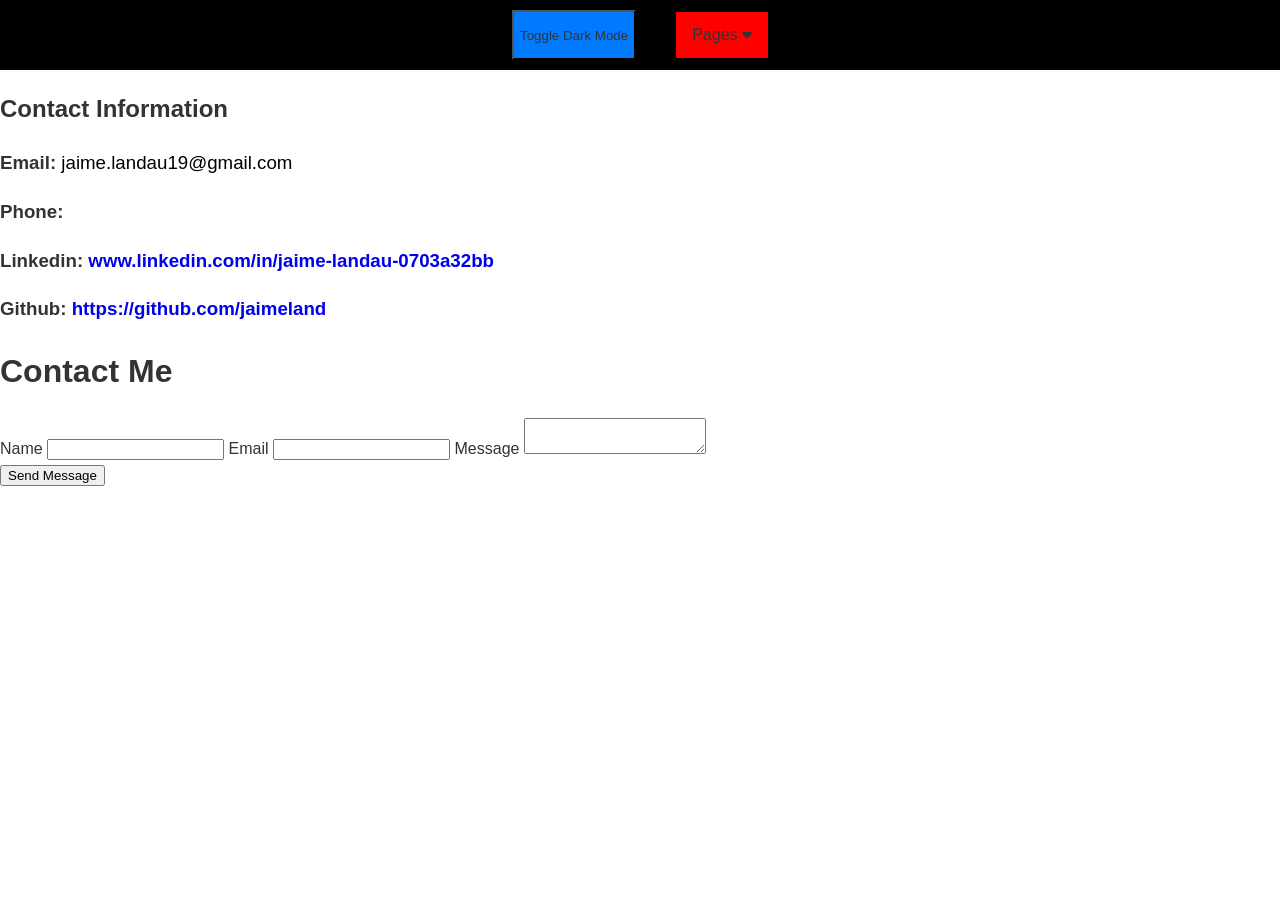
==== Contact.html @ 403d0996 "contact" ====
<!DOCTYPE html>
<html>
    <head>
        <title>Contact Me</title>
        <link rel="stylesheet" href="styles.css">
        <link rel="stylesheet" href="https://cdnjs.cloudflare.com/ajax/libs/font-awesome/6.0.0-beta3/css/all.min.css">
    </head>
    <body>


        <header class="top-bar">
            <button class="dark-mode-toggle">Toggle Dark Mode</button>
            <script src="main.js"></script>

            
            <nav class="navigation">
                <div class="dropdown">
                    <button class="dropbtn">Pages 
                      <i class="fa fa-caret-down"></i>
                    </button>
                    <div class="dropdown-content">
                      <a href="Home.html">Home</a>
                      <a href="Projects.html">Projects</a>
                      <a href="Contact.html">Contact</a>
                    </div>
                  </div> 
                  </nav>
                  </header>

        

        <div class="contact-details">
            <h2 class="contact-info">Contact Information</h2>
            <h3>Email: <span class="email">jaime.landau19@gmail.com</span></h3>
            <h3>Phone: <span class="phone"></span></h3>
            <h3>Linkedin: <span class="linkedin"></span><a href="/in/jaime-landau-0703a32bb">www.linkedin.com/in/jaime-landau-0703a32bb
            </a></h3>
            <h3>Github: <span class="github"><a href="https://github.com/jaimeland">https://github.com/jaimeland</a></span></h3>
        </div>

        <div class="contact-form-wrapper">
            <h1>Contact Me</h1>
            <form action="send.php" method="POST">
                <label for="name">Name</label>
                <input type="text" id="name" name="name" required>
        
                <label for="email">Email</label>
                <input type="email" id="email" name="email" required>
        
                <label for="message">Message</label>
                <textarea id="message" name="message" required></textarea>
                
                <!-- Google ReCAPTCHA v2 widget -->
                <div class="g-recaptcha" data-sitekey="your-site-key"></div>
        
                <input type="submit" value="Send Message">
            </form>
        </div>
        

        


        

        

    </body>
   

</html>
---- styles.css ----
body {
    font-family: 'Arial', sans-serif;
    line-height: 1.6;
    color: #333;
    margin: 0;
    padding: 0;
    box-sizing: border-box;
}


/* Contact */
.email {
    font-weight: normal;
} 

.linkedin {
    font-weight: normal;
}

a {
    text-decoration: none;
}





/* TOP BAR */

.top-bar {
    display: flex;
    justify-content: center; /* Align items to the left */
    background-color: black;
    padding: 10px;
    height: 50px; /* Adjusted height for better appearance */
}

.navigation {
    display: flex;
    align-items: center;
}

button a {
    text-decoration: none;
    padding: 10px 20px;
    border-radius: 5px;
}

.top-bar button {
    text-decoration: none;
    color: inherit;
    margin: 0 20px; /* Adjusted margin for better spacing */
}

.dropdown {
    position: relative;
}

.dropbtn {
    font-size: 16px;  
    border: none;
    outline: none;
    color: white;
    padding: 14px 16px;
    background-color: red;
    font-family: inherit;
    cursor: pointer;
}

.dropdown-content {
    display: none;
    position: absolute;
    background-color: white; /* Changed background color for better readability */
    min-width: 160px;
    box-shadow: 0px 8px 16px 0px rgba(0,0,0,0.2);
    z-index: 1;
}

.dropdown-content a {
    color: black;
    padding: 12px 16px;
    text-decoration: none;
    display: block;
    text-align: left;
}

.dropdown-content a:hover {
    background-color: #ddd;
}

.dropdown:hover .dropdown-content {
    display: block;
}

.languages {
    text-align: center;
}



a {
    text-decoration: none;
}

/* Home */
.skills {
    font-size: 15px;
    width: 200px;
    margin: 20px auto;
    border: 5px solid black;
    border-radius: 35px;
    padding: 5px; /* Added padding for better spacing */
    margin-top: 10px;
}


/* Projects */
.projects {
    display: flex;
    flex-wrap: wrap;
    padding: 20px;
    background-color: white;
    margin: 20px;
    border-radius: 10px;
}

/* .project-list {
    display: flex;
    flex-wrap: wrap;
    gap: 20px;
} */

.project-list {
    display: grid;
    grid-template-columns: repeat(auto-fill, minmax(500px, 1fr));
    gap: 20px;
}

.project-item {
    flex: 1 1 calc(33% - 40px);
    padding: 20px;
    border-radius: 10px;
    box-shadow: 0 4px 8px rgba(0,0,0,0.1);

}


.project-item h2 {
    margin-top: 0;
}

/* Software */

.software {
    padding: 20px;
    background-color: lightgrey;
    margin: 20px;
    width: 100%;
    border-radius: 10px;
}

.software h1{  /* Main software heading */
    text-align: center;
    color: black;
}

.software-list {
    display: flex;
    flex-direction: column; /* Stacks items vertically */
    gap: 20px;
    width: 100%; /* Ensures the list spans the full width */
}

.software-item {
    padding: 20px;
    border-radius: 10px;
    box-shadow: 0 4px 8px rgba(0,0,0,0.1);
    width: 100%; /* Ensures each item spans the full width of the parent */
    box-sizing: border-box; /* Includes padding in the width calculation */
}

.project-item h2 {
    margin-top: 0;
}

h2 i.fas.fa-mobile-alt {
    color: green;
}

h2 i.fas {
    color: red;
}

/* PROFILE */


.about-me {
    display: flex; /* Use flexbox for layout */
    flex-direction: column; /* Stack children vertically */
    justify-content: center; /* Center contents vertically */
    align-items: center; /* Center contents horizontally */
    height: 100vh; /* Full viewport height */
    padding: 20px; /* Add padding around the section */
    box-sizing: border-box; /* Include padding in the element's total width and height */
    /* background-color: #f4f4f4; Light background color for the section */
    border: 2px solid #007BFF; /* Adding border */
    
}


.profile-box {
    text-align: center;
    padding: 20px;
    margin-left: 0;
}

.profile-details h1 {
    font-size: 24px;
    margin-bottom: 10px;
}

.profile-details p {
    margin: 10px 0;
}

.profile-details a {
    color: #333;
    text-decoration: none;
}

.profile-details a:hover {
    text-decoration: none;
}



.phone {
    color: black;
}

.phone-number {
    color: red;
}

#email {
    color: red;
}

.email {
    color: black;
}

.social-links a {
    font-size: 30px;
}

.headshot { /* Headshot */
    width: 300px; /* Adjust the size of the image */
    height: 300px; /* Make sure the height matches the width */
    border-radius: 50%; /* Makes the image round */
    object-fit: cover; /* Ensures the image covers the entire circle without distortion */
    object-position: top; /* Adjusts which part of the image is centered */
    border: 3px solid #333; /* Optional: Add a border around the image */
}


.download-button {
    display: inline-block;
    padding: 10px 20px;
    font-size: 16px;
    font-weight: bold;
    color: black;

    border: black;
    border-radius: 5px;
    text-decoration: none;
    cursor: pointer;
    transition: red 0.3s ease;
}

.download-button:hover {
    background-color: lightblue;
}


/* Skills 2 */

.skills-section {
    margin: 20px;
}

.skill {
    margin-bottom: 15px;
}

progress {
    width: 100%;
    height: 20px;
}

progress[value]::-webkit-progress-bar {
    background-color: #eee;
}

progress[value]::-webkit-progress-value {
    background-color: #4caf50;
}

progress[value]::-moz-progress-bar {
    background-color: #4caf50;
}

/* Default Light Mode Styles */
  
  button {
    background-color: #007BFF;
    color: white;
  }
  
/* Dark Mode Styles */
body.dark-mode {
    background-color: #2C2C2C;
    color: white;
}

body.dark-mode .top-bar {
    background-color: #333;
}


/* Dropdown Button */
body.dark-mode .top-bar .dropbtn {
    background-color: red; /* Set specific button color */
    color: white; /* Ensure text color is visible */
}

body.dark-mode .top-bar .dark-mode-toggle {
    background-color: blue;
    color: white;
}



body.dark-mode .dropdown-content {
    background-color: #444;
}

body.dark-mode .dropdown-content a {
    color: white;
}

body.dark-mode .projects, 
body.dark-mode .software {
    background-color: #333;
    color: white;
}

body.dark-mode .skills, 
body.dark-mode .project-item,
body.dark-mode .software-item {
    border: 5px solid #666;
}

body.dark-mode .download-button {
    background-color: #555;
    color: white;
}

body.dark-mode button {
    background-color: #555;
    color: white;
}

body.dark-mode a {
    color: lightblue;
}

body.dark-mode .profile-details a {
    color: lightblue;
}

body.dark-mode .phone, 
body.dark-mode .email {
    color: lightblue;
}
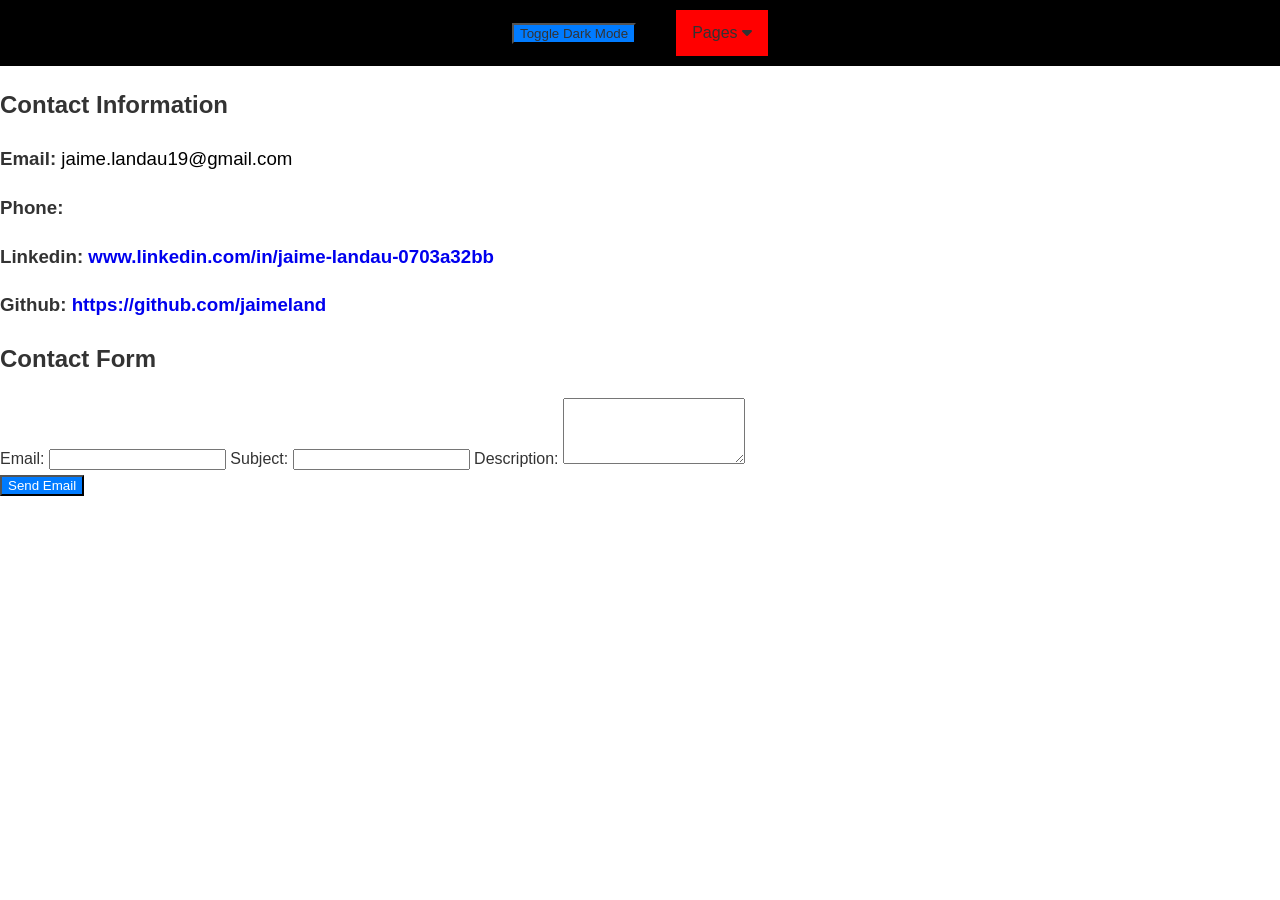
==== commit c345ecb4: "contact" ====
--- a/Contact.html
+++ b/Contact.html
@@ -38,24 +38,22 @@
             <h3>Github: <span class="github"><a href="https://github.com/jaimeland">https://github.com/jaimeland</a></span></h3>
         </div>
 
-        <div class="contact-form-wrapper">
-            <h1>Contact Me</h1>
-            <form action="send.php" method="POST">
-                <label for="name">Name</label>
-                <input type="text" id="name" name="name" required>
-        
-                <label for="email">Email</label>
-                <input type="email" id="email" name="email" required>
-        
-                <label for="message">Message</label>
-                <textarea id="message" name="message" required></textarea>
-                
-                <!-- Google ReCAPTCHA v2 widget -->
-                <div class="g-recaptcha" data-sitekey="your-site-key"></div>
-        
-                <input type="submit" value="Send Message">
-            </form>
-        </div>
+        <h2>Contact Form</h2>
+        <form id="contact-form" onsubmit="handleSubmit(event)">
+            <label for="email-box">Email:</label>
+            <input type="text" id="email-box" required>
+    
+            <label for="subject-box">Subject:</label>
+            <input type="text" id="subject-box" required>
+    
+            <label for="description-box">Description:</label>
+            <textarea id="description-box" rows="4" required></textarea>
+    
+            <div class="error" id="error-message"></div>
+    
+            <button type="submit">Send Email</button>
+        </form>
+    
         
 
         
--- a/styles.css
+++ b/styles.css
@@ -29,16 +29,28 @@
 
 .top-bar {
     display: flex;
-    justify-content: center; /* Align items to the left */
+    justify-content: center; /* Center the navigation and dark mode toggle */
+    align-items: center;
+    padding: 10px 20px;
     background-color: black;
-    padding: 10px;
-    height: 50px; /* Adjusted height for better appearance */
+    position: relative; /* To allow absolute positioning for the logo */
+}
+
+.top-bar img {
+    position: absolute;
+    left: 20px; /* Keep the logo to the far left */
+    height: 50px; /* Adjust the size as needed */
 }
 
 .navigation {
     display: flex;
     align-items: center;
-}
+    justify-content: center;
+}
+
+
+
+
 
 button a {
     text-decoration: none;
@@ -381,7 +393,7 @@
 
 body.dark-mode .phone, 
 body.dark-mode .email {
-    color: lightblue;
+    color: white;
 }
 
 
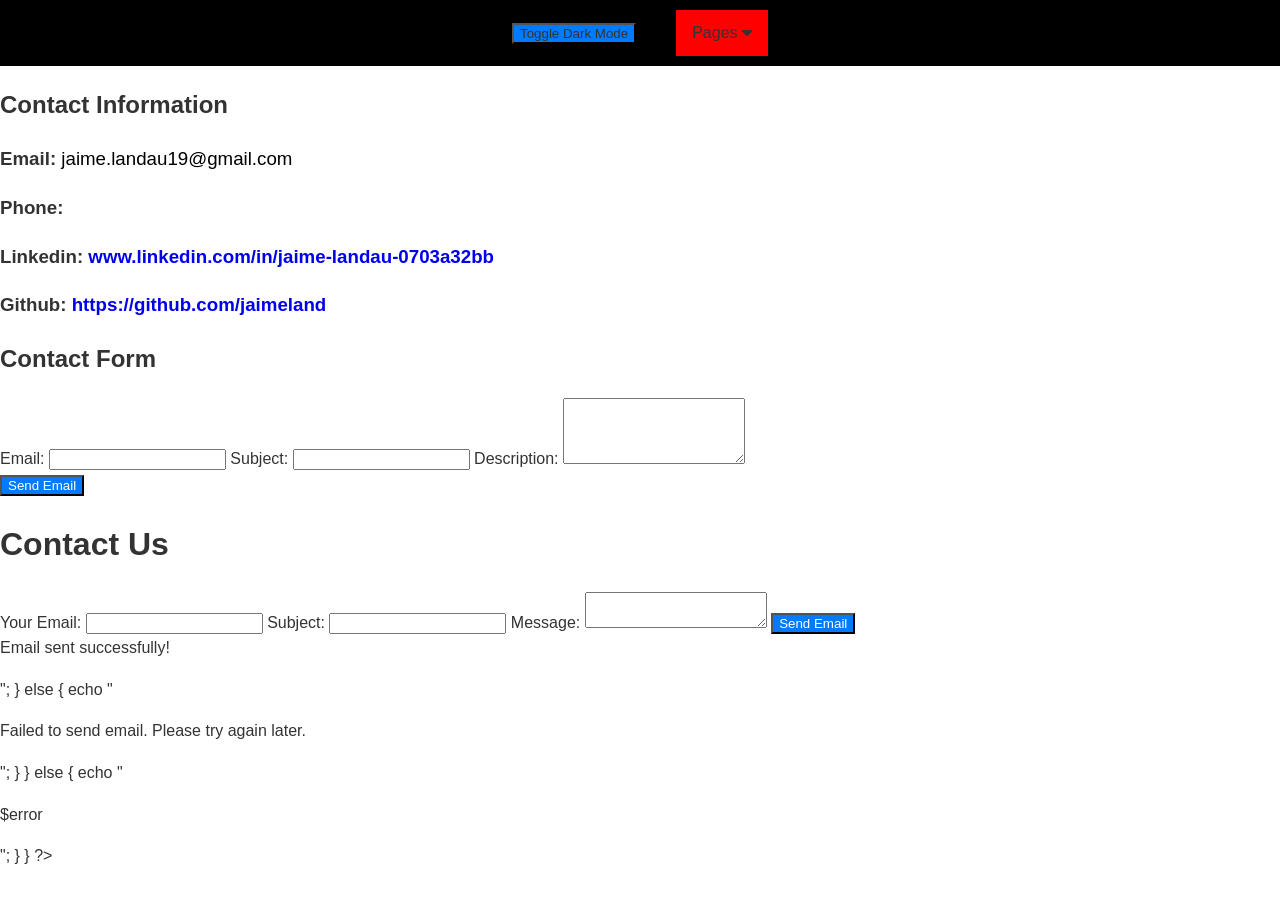
==== commit eec60cb3: "contact" ====
--- a/Contact.html
+++ b/Contact.html
@@ -53,6 +53,57 @@
     
             <button type="submit">Send Email</button>
         </form>
+
+        <h1>Contact Us</h1>
+    <form id="contact-form" method="POST" action="">
+        <label for="email-box">Your Email:</label>
+        <input type="email" id="email-box" name="user_email" required>
+
+        <label for="subject-box">Subject:</label>
+        <input type="text" id="subject-box" name="subject" required>
+
+        <label for="description-box">Message:</label>
+        <textarea id="description-box" name="message" required></textarea>
+
+        <button type="submit">Send Email</button>
+        <div class="error-message">
+            <?php
+            if ($_SERVER["REQUEST_METHOD"] == "POST") {
+                // Validate inputs
+                $email = filter_var(trim($_POST['user_email']), FILTER_SANITIZE_EMAIL);
+                $subject = trim($_POST['subject']);
+                $message = trim($_POST['message']);
+
+                $error = '';
+
+                if (empty($email) || empty($subject) || empty($message)) {
+                    $error = 'Please fill in all required fields.';
+                } elseif (!filter_var($email, FILTER_VALIDATE_EMAIL)) {
+                    $error = 'Please enter a valid email address.';
+                }
+
+                if (empty($error)) {
+                    // Send the email
+                    $to = "jaime.landau19@gmail.com"; // Your email address
+                    $headers = "From: " . $email . "\r\n" .
+                               "Reply-To: " . $email . "\r\n" .
+                               "X-Mailer: PHP/" . phpversion();
+
+                    $email_subject = "Subject: " . $subject;
+                    $email_body = "Message: " . $message . "\n\nFrom: " . $email;
+
+                    if (mail($to, $email_subject, $email_body, $headers)) {
+                        echo "<p>Email sent successfully!</p>";
+                    } else {
+                        echo "<p>Failed to send email. Please try again later.</p>";
+                    }
+                } else {
+                    echo "<p>$error</p>";
+                }
+            }
+            ?>
+        </div>
+    </form>
     
         
 
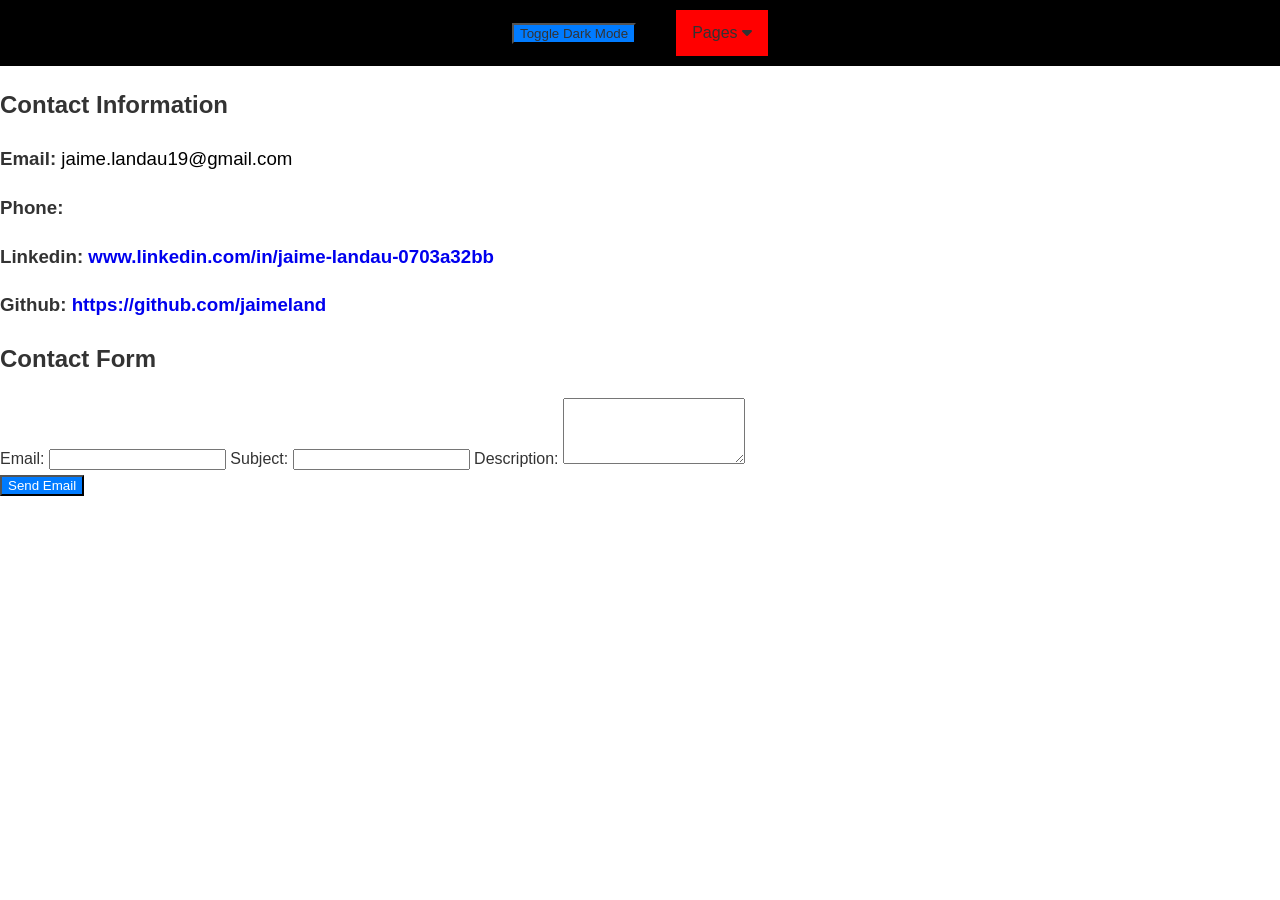
==== commit ca98f554: "contact" ====
--- a/Contact.html
+++ b/Contact.html
@@ -53,57 +53,6 @@
     
             <button type="submit">Send Email</button>
         </form>
-
-        <h1>Contact Us</h1>
-    <form id="contact-form" method="POST" action="">
-        <label for="email-box">Your Email:</label>
-        <input type="email" id="email-box" name="user_email" required>
-
-        <label for="subject-box">Subject:</label>
-        <input type="text" id="subject-box" name="subject" required>
-
-        <label for="description-box">Message:</label>
-        <textarea id="description-box" name="message" required></textarea>
-
-        <button type="submit">Send Email</button>
-        <div class="error-message">
-            <?php
-            if ($_SERVER["REQUEST_METHOD"] == "POST") {
-                // Validate inputs
-                $email = filter_var(trim($_POST['user_email']), FILTER_SANITIZE_EMAIL);
-                $subject = trim($_POST['subject']);
-                $message = trim($_POST['message']);
-
-                $error = '';
-
-                if (empty($email) || empty($subject) || empty($message)) {
-                    $error = 'Please fill in all required fields.';
-                } elseif (!filter_var($email, FILTER_VALIDATE_EMAIL)) {
-                    $error = 'Please enter a valid email address.';
-                }
-
-                if (empty($error)) {
-                    // Send the email
-                    $to = "jaime.landau19@gmail.com"; // Your email address
-                    $headers = "From: " . $email . "\r\n" .
-                               "Reply-To: " . $email . "\r\n" .
-                               "X-Mailer: PHP/" . phpversion();
-
-                    $email_subject = "Subject: " . $subject;
-                    $email_body = "Message: " . $message . "\n\nFrom: " . $email;
-
-                    if (mail($to, $email_subject, $email_body, $headers)) {
-                        echo "<p>Email sent successfully!</p>";
-                    } else {
-                        echo "<p>Failed to send email. Please try again later.</p>";
-                    }
-                } else {
-                    echo "<p>$error</p>";
-                }
-            }
-            ?>
-        </div>
-    </form>
     
         
 
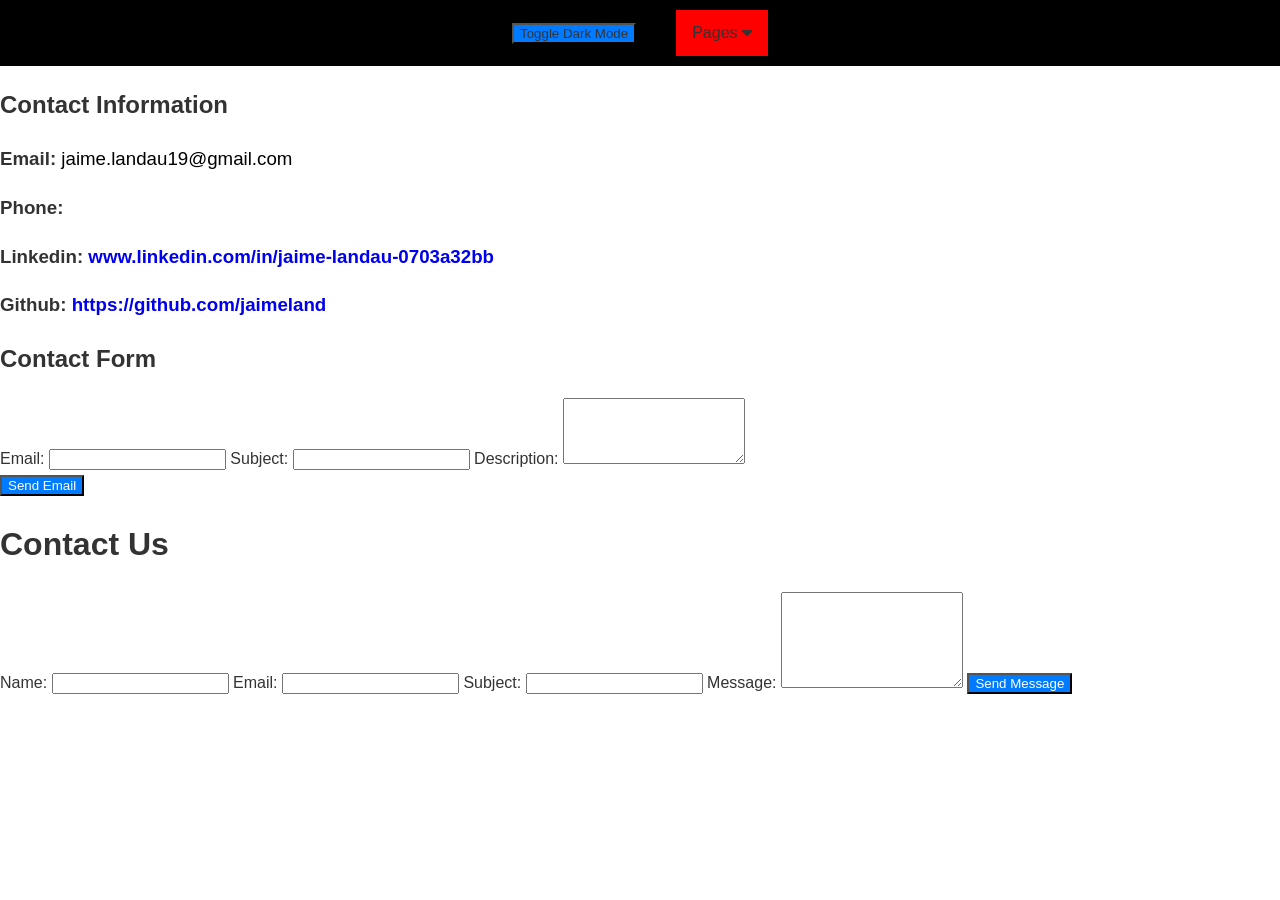
==== commit 71b4368a: "contact" ====
--- a/Contact.html
+++ b/Contact.html
@@ -53,6 +53,23 @@
     
             <button type="submit">Send Email</button>
         </form>
+
+        <h1>Contact Us</h1>
+        <form method="POST" action="contact.php">
+            <label for="name">Name:</label>
+            <input type="text" id="name" name="name" required>
+
+            <label for="email">Email:</label>
+            <input type="email" id="email" name="email" required>
+
+            <label for="subject">Subject:</label>
+            <input type="text" id="subject" name="subject" required>
+
+            <label for="message">Message:</label>
+            <textarea id="message" name="message" rows="6" required></textarea>
+
+            <button type="submit">Send Message</button>
+        </form>
     
         
 
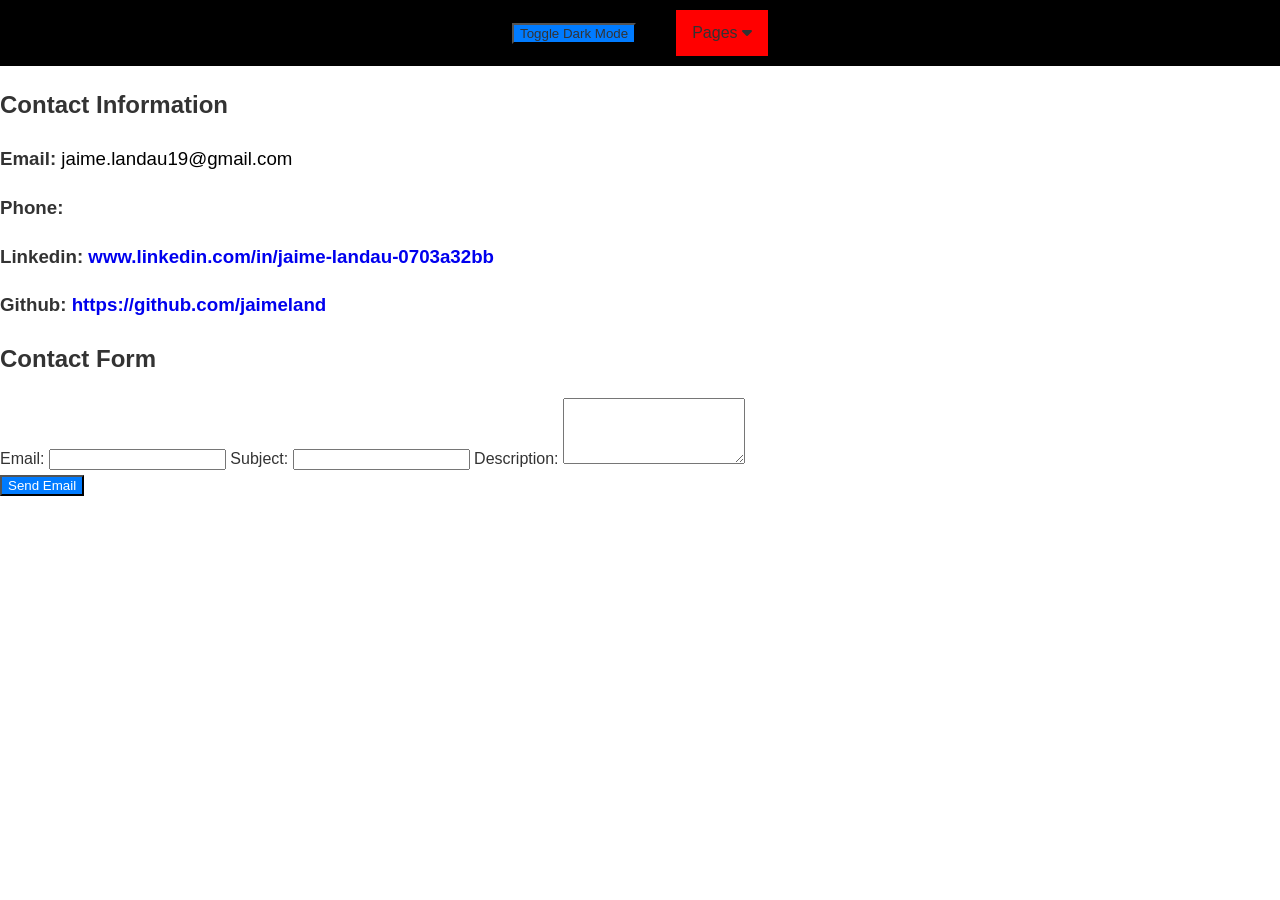
==== commit 0c844cf8: "contact" ====
--- a/Contact.html
+++ b/Contact.html
@@ -54,22 +54,7 @@
             <button type="submit">Send Email</button>
         </form>
 
-        <h1>Contact Us</h1>
-        <form method="POST" action="contact.php">
-            <label for="name">Name:</label>
-            <input type="text" id="name" name="name" required>
 
-            <label for="email">Email:</label>
-            <input type="email" id="email" name="email" required>
-
-            <label for="subject">Subject:</label>
-            <input type="text" id="subject" name="subject" required>
-
-            <label for="message">Message:</label>
-            <textarea id="message" name="message" rows="6" required></textarea>
-
-            <button type="submit">Send Message</button>
-        </form>
     
         
 
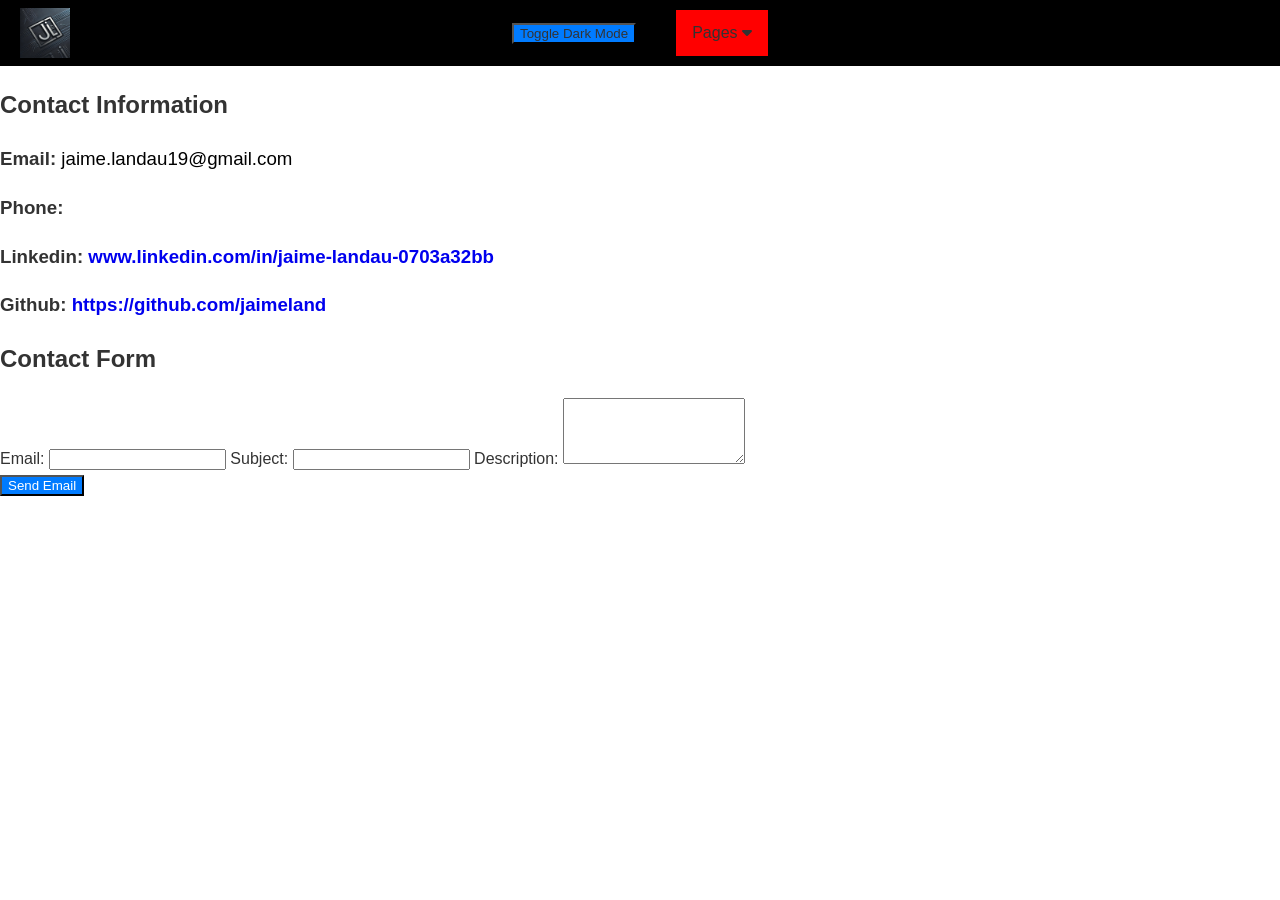
==== commit 83dabbb8: "logo" ====
--- a/Contact.html
+++ b/Contact.html
@@ -9,6 +9,7 @@
 
 
         <header class="top-bar">
+            <img src="JLlogo.jpeg">
             <button class="dark-mode-toggle">Toggle Dark Mode</button>
             <script src="main.js"></script>
 
--- a/styles.css
+++ b/styles.css
@@ -142,7 +142,7 @@
     gap: 20px;
 } */
 
-.project-list {
+/* .project-list {
     display: grid;
     grid-template-columns: repeat(auto-fill, minmax(500px, 1fr));
     gap: 20px;
@@ -160,6 +160,145 @@
 .project-item h2 {
     margin-top: 0;
 }
+
+.project-list {
+    display: flex;
+    flex-wrap: wrap;
+    justify-content: center;
+    gap: 20px;
+}
+
+.project-item {
+    background-color: #f0f0f0;
+    padding: 20px;
+    border-radius: 8px;
+    box-shadow: 0 4px 6px rgba(0, 0, 0, 0.1);
+    width: 600px;
+    text-align: left;
+}
+
+.project-item h2 {
+    font-size: 24px;
+    color: #333;
+} */
+
+/* .project-item p {
+    font-size: 16px;
+    line-height: 1.6;
+    margin: 15px 0;
+}
+
+.project-item a {
+    display: inline-block;
+    padding: 10px 15px;
+    background-color: #007BFF;
+    color: white;
+    text-decoration: none;
+    border-radius: 4px;
+    transition: background-color 0.3s ease;
+}
+
+.project-item a:hover {
+    background-color: #0056b3;
+}
+
+iframe {
+    margin-top: 20px;
+    border-radius: 8px;
+    border: 2px solid #ddd;
+    transition: transform 0.3s ease;
+}
+
+iframe:hover {
+    transform: scale(1.02);
+}
+
+/* Responsive Design */
+/* @media (max-width: 768px) {
+    .project-list {
+        flex-direction: column;
+    }
+
+    .project-item {
+        width: 100%;
+    }
+} */ */
+
+
+.projects h1 {
+    font-size: 36px;
+    color: #444;
+    margin-bottom: 30px;
+}
+
+.project-list {
+    display: flex;
+    flex-wrap: wrap;
+    justify-content: space-between; /* Space projects evenly */
+    gap: 20px; /* Gap between items */
+}
+
+.project-item {
+    background-color: #f0f0f0;
+    padding: 20px;
+    border-radius: 8px;
+    box-shadow: 0 4px 6px rgba(0, 0, 0, 0.1);
+    width: calc(50% - 20px); /* Ensure two items fit in a row with a gap */
+    box-sizing: border-box; /* Make sure padding and border are included in width */
+    text-align: left;
+}
+
+.project-item h2 {
+    font-size: 22px;
+    color: #333;
+}
+
+.project-item p {
+    font-size: 14px;
+    line-height: 1.6;
+    margin: 15px 0;
+}
+
+.project-item a {
+    display: inline-block;
+    padding: 8px 12px;
+    background-color: #007BFF;
+    color: white;
+    text-decoration: none;
+    border-radius: 4px;
+    transition: background-color 0.3s ease;
+}
+
+.project-item a:hover {
+    background-color: #0056b3;
+}
+
+iframe {
+    margin-top: 15px;
+    border-radius: 8px;
+    border: 2px solid #ddd;
+    width: 100%;
+    height: 300px;
+    transition: transform 0.3s ease;
+}
+
+iframe:hover {
+    transform: scale(1.02);
+}
+
+/* Responsive Design */
+@media (max-width: 768px) {
+    .project-list {
+        flex-direction: column;
+    }
+
+    .project-item {
+        width: 100%; /* Full width on smaller screens */
+    }
+}
+
+
+
 
 /* Software */
 
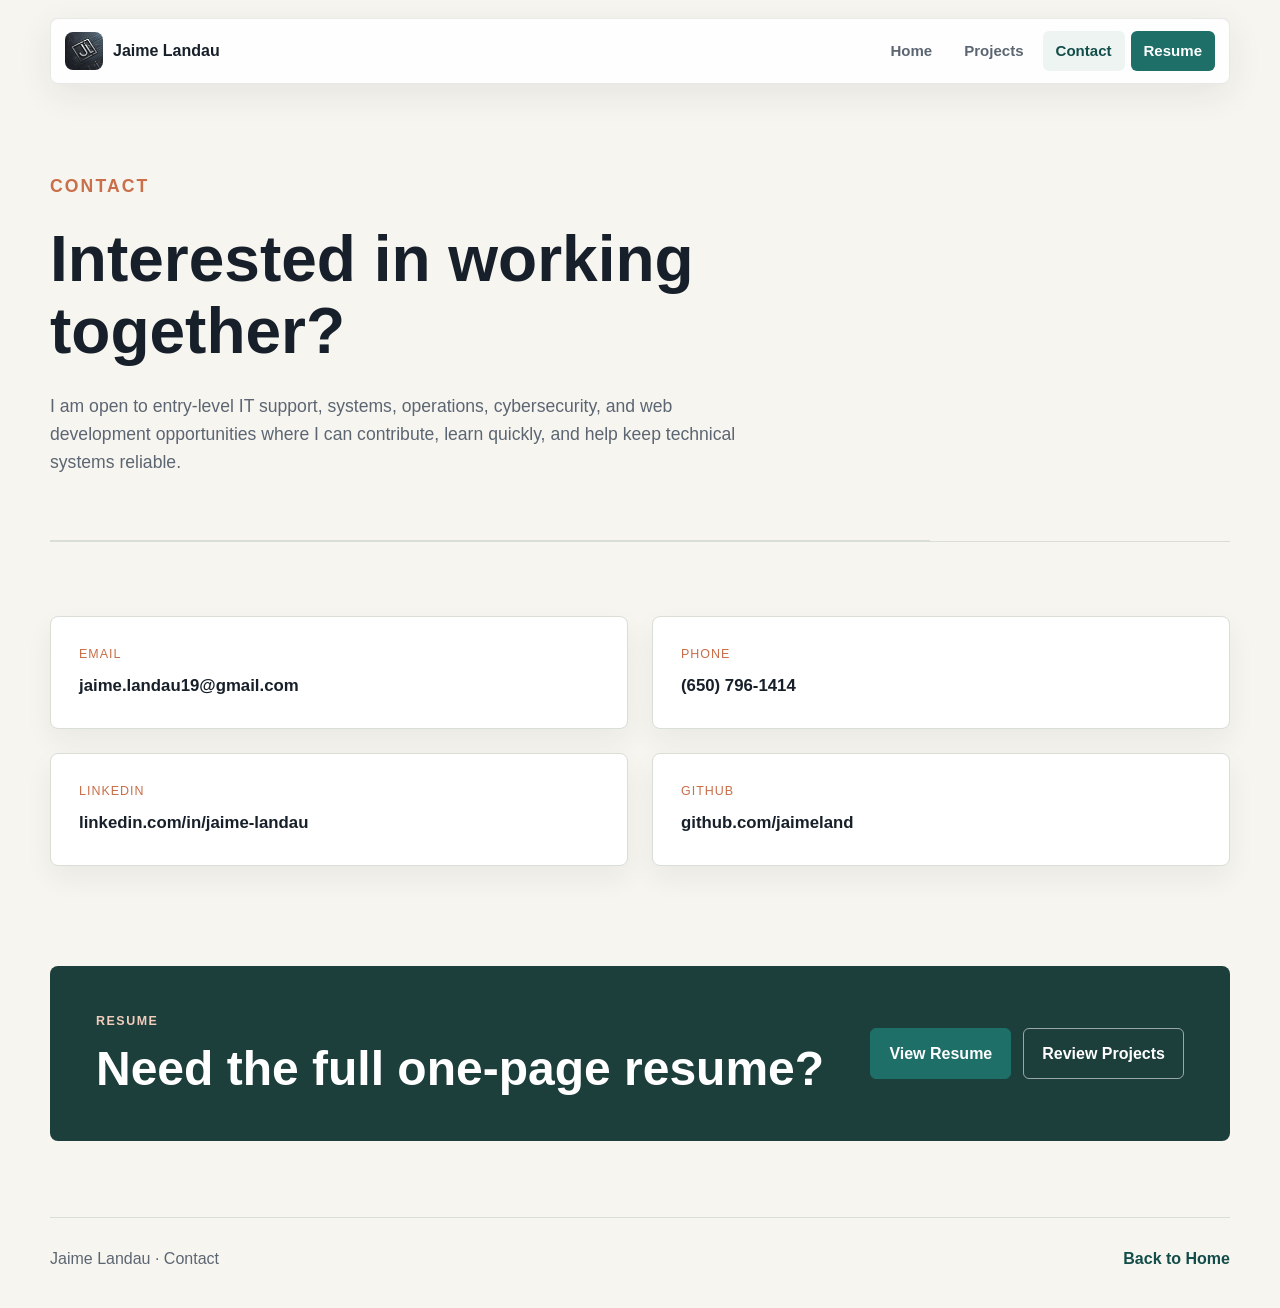
==== commit 13d29f60: "Add files via upload" ====
--- a/Contact.html
+++ b/Contact.html
@@ -1,72 +1,71 @@
 <!DOCTYPE html>
-<html>
-    <head>
-        <title>Contact Me</title>
-        <link rel="stylesheet" href="styles.css">
-        <link rel="stylesheet" href="https://cdnjs.cloudflare.com/ajax/libs/font-awesome/6.0.0-beta3/css/all.min.css">
-    </head>
-    <body>
+<html lang="en">
+<head>
+    <meta charset="UTF-8">
+    <meta name="viewport" content="width=device-width, initial-scale=1.0">
+    <meta name="description" content="Contact Jaime Landau for IT support, systems, operations, cybersecurity, and web development opportunities.">
+    <title>Contact | Jaime Landau</title>
+    <link rel="stylesheet" href="styles.css">
+</head>
+<body>
+    <header class="site-header">
+        <a class="brand" href="Home.html" aria-label="Jaime Landau home">
+            <img src="JLlogo.jpeg" alt="" class="brand-mark">
+            <span>Jaime Landau</span>
+        </a>
+        <nav class="site-nav" aria-label="Primary navigation">
+            <a href="Home.html">Home</a>
+            <a href="Projects.html">Projects</a>
+            <a href="Contact.html" aria-current="page">Contact</a>
+            <a class="nav-resume" href="Resume.html">Resume</a>
+        </nav>
+    </header>
 
+    <main>
+        <section class="page-hero contact-hero">
+            <p class="eyebrow">Contact</p>
+            <h1>Interested in working together?</h1>
+            <p>
+                I am open to entry-level IT support, systems, operations, cybersecurity, and
+                web development opportunities where I can contribute, learn quickly, and help
+                keep technical systems reliable.
+            </p>
+        </section>
 
-        <header class="top-bar">
-            <img src="JLlogo.jpeg">
-            <button class="dark-mode-toggle">Toggle Dark Mode</button>
-            <script src="main.js"></script>
+        <section class="section contact-grid" aria-label="Contact information">
+            <a class="contact-tile" href="mailto:jaime.landau19@gmail.com">
+                <span>Email</span>
+                <strong>jaime.landau19@gmail.com</strong>
+            </a>
+            <a class="contact-tile" href="tel:+16507961414">
+                <span>Phone</span>
+                <strong>(650) 796-1414</strong>
+            </a>
+            <a class="contact-tile" href="http://www.linkedin.com/in/jaime-landau" target="_blank" rel="noopener">
+                <span>LinkedIn</span>
+                <strong>linkedin.com/in/jaime-landau</strong>
+            </a>
+            <a class="contact-tile" href="https://github.com/jaimeland" target="_blank" rel="noopener">
+                <span>GitHub</span>
+                <strong>github.com/jaimeland</strong>
+            </a>
+        </section>
 
-            
-            <nav class="navigation">
-                <div class="dropdown">
-                    <button class="dropbtn">Pages 
-                      <i class="fa fa-caret-down"></i>
-                    </button>
-                    <div class="dropdown-content">
-                      <a href="Home.html">Home</a>
-                      <a href="Projects.html">Projects</a>
-                      <a href="Contact.html">Contact</a>
-                    </div>
-                  </div> 
-                  </nav>
-                  </header>
+        <section class="cta-band" aria-labelledby="resume-contact-heading">
+            <div>
+                <p class="section-kicker">Resume</p>
+                <h2 id="resume-contact-heading">Need the full one-page resume?</h2>
+            </div>
+            <div class="cta-actions">
+                <a class="button primary" href="Resume.html">View Resume</a>
+                <a class="button secondary" href="Projects.html">Review Projects</a>
+            </div>
+        </section>
+    </main>
 
-        
-
-        <div class="contact-details">
-            <h2 class="contact-info">Contact Information</h2>
-            <h3>Email: <span class="email">jaime.landau19@gmail.com</span></h3>
-            <h3>Phone: <span class="phone"></span></h3>
-            <h3>Linkedin: <span class="linkedin"></span><a href="/in/jaime-landau-0703a32bb">www.linkedin.com/in/jaime-landau-0703a32bb
-            </a></h3>
-            <h3>Github: <span class="github"><a href="https://github.com/jaimeland">https://github.com/jaimeland</a></span></h3>
-        </div>
-
-        <h2>Contact Form</h2>
-        <form id="contact-form" onsubmit="handleSubmit(event)">
-            <label for="email-box">Email:</label>
-            <input type="text" id="email-box" required>
-    
-            <label for="subject-box">Subject:</label>
-            <input type="text" id="subject-box" required>
-    
-            <label for="description-box">Description:</label>
-            <textarea id="description-box" rows="4" required></textarea>
-    
-            <div class="error" id="error-message"></div>
-    
-            <button type="submit">Send Email</button>
-        </form>
-
-
-    
-        
-
-        
-
-
-        
-
-        
-
-    </body>
-   
-
-</html>+    <footer class="site-footer">
+        <p>Jaime Landau &middot; Contact</p>
+        <a href="Home.html">Back to Home</a>
+    </footer>
+</body>
+</html>
--- a/styles.css
+++ b/styles.css
@@ -1,564 +1,751 @@
+:root {
+    --ink: #17202a;
+    --muted: #5c6672;
+    --paper: #f7f5f0;
+    --surface: #ffffff;
+    --line: #d9ded6;
+    --accent: #1d6f68;
+    --accent-dark: #134d49;
+    --warm: #c96f4a;
+    --soft: #edf4f2;
+    --shadow: 0 20px 55px rgba(23, 32, 42, 0.12);
+}
+
+* {
+    box-sizing: border-box;
+}
+
+html {
+    scroll-behavior: smooth;
+}
+
 body {
-    font-family: 'Arial', sans-serif;
+    margin: 0;
+    font-family: Arial, Helvetica, sans-serif;
     line-height: 1.6;
-    color: #333;
+    color: var(--ink);
+    background: var(--paper);
+}
+
+img {
+    display: block;
+    max-width: 100%;
+}
+
+a {
+    color: inherit;
+    text-decoration: none;
+}
+
+p {
     margin: 0;
-    padding: 0;
-    box-sizing: border-box;
-}
-
-
-/* Contact */
-.email {
-    font-weight: normal;
-} 
-
-.linkedin {
-    font-weight: normal;
-}
-
-a {
-    text-decoration: none;
-}
-
-
-
-
-
-/* TOP BAR */
-
-.top-bar {
-    display: flex;
-    justify-content: center; /* Center the navigation and dark mode toggle */
-    align-items: center;
-    padding: 10px 20px;
-    background-color: black;
-    position: relative; /* To allow absolute positioning for the logo */
-}
-
-.top-bar img {
-    position: absolute;
-    left: 20px; /* Keep the logo to the far left */
-    height: 50px; /* Adjust the size as needed */
-}
-
-.navigation {
+    color: var(--muted);
+}
+
+h1,
+h2,
+h3 {
+    margin: 0;
+    line-height: 1.12;
+    letter-spacing: 0;
+}
+
+h1 {
+    max-width: 840px;
+    font-size: clamp(2.35rem, 6vw, 4.9rem);
+}
+
+h2 {
+    font-size: clamp(1.85rem, 4vw, 3rem);
+}
+
+h3 {
+    font-size: 1.1rem;
+}
+
+.site-header {
+    position: sticky;
+    top: 0;
+    z-index: 20;
     display: flex;
     align-items: center;
+    justify-content: space-between;
+    gap: 24px;
+    width: min(1180px, calc(100% - 36px));
+    margin: 18px auto 0;
+    padding: 12px 14px;
+    border: 1px solid rgba(23, 32, 42, 0.1);
+    border-radius: 8px;
+    background: rgba(255, 255, 255, 0.9);
+    box-shadow: 0 10px 35px rgba(23, 32, 42, 0.08);
+    backdrop-filter: blur(14px);
+}
+
+.brand,
+.site-nav,
+.hero-actions,
+.cta-actions {
+    display: flex;
+    align-items: center;
+}
+
+.brand {
+    gap: 10px;
+    font-weight: 800;
+}
+
+.brand-mark {
+    width: 38px;
+    height: 38px;
+    border-radius: 8px;
+    object-fit: cover;
+}
+
+.site-nav {
+    gap: 6px;
+    flex-wrap: wrap;
+    justify-content: flex-end;
+}
+
+.site-nav a {
+    min-height: 38px;
+    padding: 8px 13px;
+    border-radius: 6px;
+    color: var(--muted);
+    font-size: 0.94rem;
+    font-weight: 700;
+}
+
+.site-nav a:hover,
+.site-nav a[aria-current="page"] {
+    color: var(--accent-dark);
+    background: var(--soft);
+}
+
+.site-nav .nav-resume {
+    color: #ffffff;
+    background: var(--accent);
+}
+
+.site-nav .nav-resume:hover {
+    color: #ffffff;
+    background: var(--accent-dark);
+}
+
+main {
+    width: min(1180px, calc(100% - 36px));
+    margin: 0 auto;
+}
+
+.hero {
+    display: grid;
+    grid-template-columns: minmax(0, 1.12fr) minmax(300px, 0.68fr);
+    gap: clamp(28px, 6vw, 76px);
+    align-items: center;
+    min-height: calc(100vh - 94px);
+    padding: 68px 0 54px;
+}
+
+.hero-content,
+.page-hero {
+    display: grid;
+    gap: 24px;
+}
+
+.hero-summary,
+.page-hero p {
+    max-width: 720px;
+    font-size: 1.1rem;
+}
+
+.eyebrow,
+.section-kicker {
+    color: var(--warm);
+    font-size: 0.78rem;
+    font-weight: 800;
+    letter-spacing: 0.12em;
+    text-transform: uppercase;
+}
+
+.hero-actions,
+.cta-actions {
+    gap: 12px;
+    flex-wrap: wrap;
+}
+
+.button {
+    display: inline-flex;
+    align-items: center;
     justify-content: center;
-}
-
-
-
-
-
-button a {
-    text-decoration: none;
-    padding: 10px 20px;
-    border-radius: 5px;
-}
-
-.top-bar button {
-    text-decoration: none;
-    color: inherit;
-    margin: 0 20px; /* Adjusted margin for better spacing */
-}
-
-.dropdown {
+    min-height: 46px;
+    padding: 12px 18px;
+    border: 1px solid var(--accent);
+    border-radius: 6px;
+    font-weight: 800;
+}
+
+.button.primary {
+    color: #ffffff;
+    background: var(--accent);
+}
+
+.button.primary:hover {
+    background: var(--accent-dark);
+}
+
+.button.secondary {
+    color: var(--accent-dark);
+    background: transparent;
+}
+
+.button.secondary:hover {
+    background: var(--soft);
+}
+
+.hero-portrait {
     position: relative;
-}
-
-.dropbtn {
-    font-size: 16px;  
-    border: none;
-    outline: none;
-    color: white;
-    padding: 14px 16px;
-    background-color: red;
-    font-family: inherit;
-    cursor: pointer;
-}
-
-.dropdown-content {
-    display: none;
-    position: absolute;
-    background-color: white; /* Changed background color for better readability */
-    min-width: 160px;
-    box-shadow: 0px 8px 16px 0px rgba(0,0,0,0.2);
-    z-index: 1;
-}
-
-.dropdown-content a {
-    color: black;
-    padding: 12px 16px;
-    text-decoration: none;
-    display: block;
-    text-align: left;
-}
-
-.dropdown-content a:hover {
-    background-color: #ddd;
-}
-
-.dropdown:hover .dropdown-content {
-    display: block;
-}
-
-.languages {
-    text-align: center;
-}
-
-
-
-a {
-    text-decoration: none;
-}
-
-/* Home */
-.skills {
-    font-size: 15px;
-    width: 200px;
-    margin: 20px auto;
-    border: 5px solid black;
-    border-radius: 35px;
-    padding: 5px; /* Added padding for better spacing */
-    margin-top: 10px;
-}
-
-
-/* Projects */
-.projects {
+    min-height: 560px;
+    overflow: hidden;
+    border-radius: 8px;
+    box-shadow: var(--shadow);
+    background: var(--surface);
+}
+
+.hero-portrait img {
+    width: 100%;
+    height: 100%;
+    object-fit: cover;
+    object-position: 50% 18%;
+}
+
+.section {
+    padding: 74px 0;
+    border-top: 1px solid var(--line);
+}
+
+.intro-grid,
+.resume-columns,
+.contact-grid,
+.project-detail {
+    display: grid;
+    gap: 24px;
+}
+
+.intro-grid {
+    grid-template-columns: minmax(0, 1fr) minmax(300px, 0.82fr);
+    align-items: start;
+}
+
+.intro-grid > div:first-child,
+.resume-section > div:first-child {
+    display: grid;
+    gap: 16px;
+}
+
+.quick-facts,
+.project-card,
+.experience-card,
+.cert-card,
+.contact-tile {
+    border: 1px solid var(--line);
+    border-radius: 8px;
+    background: var(--surface);
+    box-shadow: 0 12px 28px rgba(23, 32, 42, 0.06);
+}
+
+.quick-facts {
+    display: grid;
+    grid-template-columns: repeat(2, minmax(0, 1fr));
+}
+
+.quick-facts div {
+    display: grid;
+    gap: 6px;
+    padding: 22px;
+    border-bottom: 1px solid var(--line);
+}
+
+.quick-facts div:nth-last-child(-n + 2) {
+    border-bottom: 0;
+}
+
+.quick-facts div:nth-child(odd) {
+    border-right: 1px solid var(--line);
+}
+
+.quick-facts strong,
+.contact-tile span {
+    color: var(--warm);
+    font-size: 0.78rem;
+    letter-spacing: 0.08em;
+    text-transform: uppercase;
+}
+
+.quick-facts span {
+    font-weight: 800;
+}
+
+.section-heading {
+    display: flex;
+    align-items: end;
+    justify-content: space-between;
+    gap: 20px;
+    margin-bottom: 28px;
+}
+
+.section-heading > div {
+    display: grid;
+    gap: 14px;
+}
+
+.text-link {
+    color: var(--accent-dark);
+    font-weight: 800;
+    text-decoration: underline;
+    text-decoration-thickness: 2px;
+    text-underline-offset: 5px;
+}
+
+.project-grid {
+    display: grid;
+    grid-template-columns: repeat(2, minmax(0, 1fr));
+    gap: 22px;
+}
+
+.project-card,
+.experience-card,
+.cert-card {
+    display: grid;
+    gap: 18px;
+    padding: 28px;
+}
+
+.project-card p,
+.project-detail p {
+    color: var(--muted);
+}
+
+.experience-list,
+.cert-grid {
+    display: grid;
+    gap: 22px;
+}
+
+.experience-list {
+    grid-template-columns: repeat(2, minmax(0, 1fr));
+}
+
+.experience-card {
+    align-content: start;
+}
+
+.experience-card > div {
+    display: grid;
+    gap: 6px;
+}
+
+.role-dates,
+.cert-card span {
+    color: var(--warm);
+    font-size: 0.78rem;
+    font-weight: 800;
+    letter-spacing: 0.08em;
+    text-transform: uppercase;
+}
+
+.cert-grid {
+    grid-template-columns: repeat(3, minmax(0, 1fr));
+}
+
+.cert-card {
+    min-height: 170px;
+    align-content: space-between;
+}
+
+.cert-card:hover {
+    border-color: rgba(29, 111, 104, 0.45);
+    transform: translateY(-2px);
+}
+
+.project-meta,
+.pill-list {
     display: flex;
     flex-wrap: wrap;
-    padding: 20px;
-    background-color: white;
-    margin: 20px;
-    border-radius: 10px;
-}
-
-/* .project-list {
+    gap: 8px;
+}
+
+.project-meta span,
+.pill-list li {
+    display: inline-flex;
+    align-items: center;
+    min-height: 30px;
+    padding: 6px 10px;
+    border-radius: 6px;
+    color: var(--accent-dark);
+    background: var(--soft);
+    font-size: 0.82rem;
+    font-weight: 800;
+}
+
+.resume-section {
+    display: grid;
+    gap: 32px;
+}
+
+.resume-columns {
+    grid-template-columns: repeat(3, minmax(0, 1fr));
+}
+
+.resume-columns > div {
+    display: grid;
+    gap: 16px;
+}
+
+.pill-list,
+.clean-list {
+    padding: 0;
+    margin: 0;
+    list-style: none;
+}
+
+.clean-list {
+    display: grid;
+    gap: 10px;
+}
+
+.clean-list li {
+    position: relative;
+    padding-left: 20px;
+    color: var(--muted);
+}
+
+.clean-list li::before {
+    position: absolute;
+    left: 0;
+    top: 0.68em;
+    width: 7px;
+    height: 7px;
+    border-radius: 50%;
+    background: var(--warm);
+    content: "";
+}
+
+.cta-band {
     display: flex;
-    flex-wrap: wrap;
+    align-items: center;
+    justify-content: space-between;
+    gap: 26px;
+    margin: 26px 0 76px;
+    padding: clamp(28px, 5vw, 46px);
+    border-radius: 8px;
+    color: #ffffff;
+    background: #1c3f3c;
+}
+
+.cta-band p,
+.cta-band .section-kicker {
+    color: #f1cdbb;
+}
+
+.cta-band h2 {
+    max-width: 780px;
+    margin-top: 10px;
+}
+
+.cta-band .button.secondary {
+    border-color: rgba(255, 255, 255, 0.55);
+    color: #ffffff;
+}
+
+.cta-band .button.secondary:hover {
+    background: rgba(255, 255, 255, 0.12);
+}
+
+.page-hero {
+    padding: 88px 0 64px;
+    border-bottom: 1px solid var(--line);
+}
+
+.page-hero h1 {
+    font-size: clamp(2.25rem, 5vw, 4.4rem);
+}
+
+.project-detail-list {
+    display: grid;
+    gap: 24px;
+}
+
+.project-detail {
+    grid-template-columns: minmax(0, 0.82fr) minmax(300px, 1fr);
+    padding: 34px 0;
+    border-top: 0;
+}
+
+.project-detail + .project-detail {
+    border-top: 1px solid var(--line);
+}
+
+.project-detail > div {
+    display: grid;
+    gap: 16px;
+    align-content: start;
+}
+
+.pill-list.compact {
+    margin-top: 6px;
+}
+
+.contact-hero {
+    max-width: 880px;
+}
+
+.contact-grid {
+    grid-template-columns: repeat(2, minmax(0, 1fr));
+}
+
+.contact-tile {
+    display: grid;
+    gap: 8px;
+    padding: 28px;
+    overflow-wrap: anywhere;
+}
+
+.contact-tile:hover {
+    border-color: rgba(29, 111, 104, 0.45);
+    transform: translateY(-2px);
+}
+
+.contact-tile strong {
+    font-size: 1.05rem;
+}
+
+.resume-document {
+    max-width: 960px;
+    margin: 54px auto 76px;
+    padding: clamp(28px, 5vw, 58px);
+    border: 1px solid var(--line);
+    border-radius: 8px;
+    background: var(--surface);
+    box-shadow: var(--shadow);
+}
+
+.resume-top {
+    display: flex;
+    align-items: flex-start;
+    justify-content: space-between;
+    gap: 24px;
+    padding-bottom: 22px;
+    border-bottom: 3px solid var(--accent);
+}
+
+.resume-top h1 {
+    color: var(--accent-dark);
+    font-size: clamp(2rem, 5vw, 3.2rem);
+    text-transform: uppercase;
+}
+
+.resume-top p {
+    margin-top: 8px;
+}
+
+.resume-top a:not(.button) {
+    color: var(--accent-dark);
+    font-weight: 800;
+}
+
+.resume-block {
+    padding-top: 24px;
+}
+
+.resume-block h2 {
+    padding-bottom: 8px;
+    border-bottom: 1px solid var(--line);
+    color: var(--accent-dark);
+    font-size: 1.08rem;
+    letter-spacing: 0.08em;
+    text-transform: uppercase;
+}
+
+.resume-block h3 {
+    font-size: 1.02rem;
+}
+
+.resume-block ul {
+    display: grid;
+    gap: 8px;
+    margin: 12px 0 0;
+    padding-left: 20px;
+    color: var(--muted);
+}
+
+.resume-skills {
+    display: grid;
+    gap: 10px;
+    margin: 16px 0 0;
+}
+
+.resume-skills div {
+    display: grid;
+    grid-template-columns: 190px 1fr;
+    gap: 16px;
+}
+
+.resume-skills dt {
+    color: var(--accent-dark);
+    font-weight: 800;
+}
+
+.resume-skills dd {
+    margin: 0;
+    color: var(--muted);
+}
+
+.resume-item {
+    padding-top: 18px;
+}
+
+.resume-item-heading {
+    display: flex;
+    align-items: flex-start;
+    justify-content: space-between;
+    gap: 18px;
+}
+
+.resume-item-heading span {
+    flex: 0 0 auto;
+    color: var(--muted);
+    font-weight: 800;
+}
+
+.site-footer {
+    display: flex;
+    justify-content: space-between;
     gap: 20px;
-} */
-
-/* .project-list {
-    display: grid;
-    grid-template-columns: repeat(auto-fill, minmax(500px, 1fr));
-    gap: 20px;
-}
-
-.project-item {
-    flex: 1 1 calc(33% - 40px);
-    padding: 20px;
-    border-radius: 10px;
-    box-shadow: 0 4px 8px rgba(0,0,0,0.1);
-
-}
-
-
-.project-item h2 {
-    margin-top: 0;
-}
-
-.project-list {
-    display: flex;
-    flex-wrap: wrap;
-    justify-content: center;
-    gap: 20px;
-}
-
-.project-item {
-    background-color: #f0f0f0;
-    padding: 20px;
-    border-radius: 8px;
-    box-shadow: 0 4px 6px rgba(0, 0, 0, 0.1);
-    width: 600px;
-    text-align: left;
-}
-
-.project-item h2 {
-    font-size: 24px;
-    color: #333;
-} */
-
-/* .project-item p {
-    font-size: 16px;
-    line-height: 1.6;
-    margin: 15px 0;
-}
-
-.project-item a {
-    display: inline-block;
-    padding: 10px 15px;
-    background-color: #007BFF;
-    color: white;
-    text-decoration: none;
-    border-radius: 4px;
-    transition: background-color 0.3s ease;
-}
-
-.project-item a:hover {
-    background-color: #0056b3;
-}
-
-iframe {
-    margin-top: 20px;
-    border-radius: 8px;
-    border: 2px solid #ddd;
-    transition: transform 0.3s ease;
-}
-
-iframe:hover {
-    transform: scale(1.02);
-}
-
-/* Responsive Design */
-/* @media (max-width: 768px) {
-    .project-list {
+    width: min(1180px, calc(100% - 36px));
+    margin: 0 auto;
+    padding: 28px 0 36px;
+    border-top: 1px solid var(--line);
+}
+
+.site-footer a {
+    color: var(--accent-dark);
+    font-weight: 800;
+}
+
+@media (max-width: 860px) {
+    .site-header {
+        align-items: flex-start;
         flex-direction: column;
     }
 
-    .project-item {
+    .site-nav {
+        justify-content: flex-start;
         width: 100%;
     }
-} */ */
-
-
-.projects h1 {
-    font-size: 36px;
-    color: #444;
-    margin-bottom: 30px;
-}
-
-.project-list {
-    display: flex;
-    flex-wrap: wrap;
-    justify-content: space-between; /* Space projects evenly */
-    gap: 20px; /* Gap between items */
-}
-
-.project-item {
-    background-color: #f0f0f0;
-    padding: 20px;
-    border-radius: 8px;
-    box-shadow: 0 4px 6px rgba(0, 0, 0, 0.1);
-    width: calc(50% - 20px); /* Ensure two items fit in a row with a gap */
-    box-sizing: border-box; /* Make sure padding and border are included in width */
-    text-align: left;
-}
-
-.project-item h2 {
-    font-size: 22px;
-    color: #333;
-}
-
-.project-item p {
-    font-size: 14px;
-    line-height: 1.6;
-    margin: 15px 0;
-}
-
-.project-item a {
-    display: inline-block;
-    padding: 8px 12px;
-    background-color: #007BFF;
-    color: white;
-    text-decoration: none;
-    border-radius: 4px;
-    transition: background-color 0.3s ease;
-}
-
-.project-item a:hover {
-    background-color: #0056b3;
-}
-
-iframe {
-    margin-top: 15px;
-    border-radius: 8px;
-    border: 2px solid #ddd;
-    width: 100%;
-    height: 300px;
-    transition: transform 0.3s ease;
-}
-
-iframe:hover {
-    transform: scale(1.02);
-}
-
-/* Responsive Design */
-@media (max-width: 768px) {
-    .project-list {
+
+    .hero,
+    .intro-grid,
+    .resume-columns,
+    .project-detail {
+        grid-template-columns: 1fr;
+    }
+
+    .hero {
+        min-height: auto;
+        padding-top: 48px;
+    }
+
+    .hero-portrait {
+        min-height: 440px;
+        max-height: 620px;
+    }
+
+    .project-grid,
+    .experience-list,
+    .cert-grid,
+    .contact-grid {
+        grid-template-columns: 1fr;
+    }
+
+    .section-heading,
+    .cta-band,
+    .resume-top,
+    .resume-item-heading,
+    .site-footer {
+        align-items: flex-start;
         flex-direction: column;
     }
-
-    .project-item {
-        width: 100%; /* Full width on smaller screens */
-    }
-}
-
-
-
-
-/* Software */
-
-.software {
-    padding: 20px;
-    background-color: lightgrey;
-    margin: 20px;
-    width: 100%;
-    border-radius: 10px;
-}
-
-.software h1{  /* Main software heading */
-    text-align: center;
-    color: black;
-}
-
-.software-list {
-    display: flex;
-    flex-direction: column; /* Stacks items vertically */
-    gap: 20px;
-    width: 100%; /* Ensures the list spans the full width */
-}
-
-.software-item {
-    padding: 20px;
-    border-radius: 10px;
-    box-shadow: 0 4px 8px rgba(0,0,0,0.1);
-    width: 100%; /* Ensures each item spans the full width of the parent */
-    box-sizing: border-box; /* Includes padding in the width calculation */
-}
-
-.project-item h2 {
-    margin-top: 0;
-}
-
-h2 i.fas.fa-mobile-alt {
-    color: green;
-}
-
-h2 i.fas {
-    color: red;
-}
-
-/* PROFILE */
-
-
-.about-me {
-    display: flex; /* Use flexbox for layout */
-    flex-direction: column; /* Stack children vertically */
-    justify-content: center; /* Center contents vertically */
-    align-items: center; /* Center contents horizontally */
-    height: 100vh; /* Full viewport height */
-    padding: 20px; /* Add padding around the section */
-    box-sizing: border-box; /* Include padding in the element's total width and height */
-    /* background-color: #f4f4f4; Light background color for the section */
-    border: 2px solid #007BFF; /* Adding border */
-    
-}
-
-
-.profile-box {
-    text-align: center;
-    padding: 20px;
-    margin-left: 0;
-}
-
-.profile-details h1 {
-    font-size: 24px;
-    margin-bottom: 10px;
-}
-
-.profile-details p {
-    margin: 10px 0;
-}
-
-.profile-details a {
-    color: #333;
-    text-decoration: none;
-}
-
-.profile-details a:hover {
-    text-decoration: none;
-}
-
-
-
-.phone {
-    color: black;
-}
-
-.phone-number {
-    color: red;
-}
-
-#email {
-    color: red;
-}
-
-.email {
-    color: black;
-}
-
-.social-links a {
-    font-size: 30px;
-}
-
-.headshot { /* Headshot */
-    width: 300px; /* Adjust the size of the image */
-    height: 300px; /* Make sure the height matches the width */
-    border-radius: 50%; /* Makes the image round */
-    object-fit: cover; /* Ensures the image covers the entire circle without distortion */
-    object-position: top; /* Adjusts which part of the image is centered */
-    border: 3px solid #333; /* Optional: Add a border around the image */
-}
-
-
-.download-button {
-    display: inline-block;
-    padding: 10px 20px;
-    font-size: 16px;
-    font-weight: bold;
-    color: black;
-
-    border: black;
-    border-radius: 5px;
-    text-decoration: none;
-    cursor: pointer;
-    transition: red 0.3s ease;
-}
-
-.download-button:hover {
-    background-color: lightblue;
-}
-
-
-/* Skills 2 */
-
-.skills-section {
-    margin: 20px;
-}
-
-.skill {
-    margin-bottom: 15px;
-}
-
-progress {
-    width: 100%;
-    height: 20px;
-}
-
-progress[value]::-webkit-progress-bar {
-    background-color: #eee;
-}
-
-progress[value]::-webkit-progress-value {
-    background-color: #4caf50;
-}
-
-progress[value]::-moz-progress-bar {
-    background-color: #4caf50;
-}
-
-/* Default Light Mode Styles */
-  
-  button {
-    background-color: #007BFF;
-    color: white;
-  }
-  
-/* Dark Mode Styles */
-body.dark-mode {
-    background-color: #2C2C2C;
-    color: white;
-}
-
-body.dark-mode .top-bar {
-    background-color: #333;
-}
-
-
-/* Dropdown Button */
-body.dark-mode .top-bar .dropbtn {
-    background-color: red; /* Set specific button color */
-    color: white; /* Ensure text color is visible */
-}
-
-body.dark-mode .top-bar .dark-mode-toggle {
-    background-color: blue;
-    color: white;
-}
-
-
-
-body.dark-mode .dropdown-content {
-    background-color: #444;
-}
-
-body.dark-mode .dropdown-content a {
-    color: white;
-}
-
-body.dark-mode .projects, 
-body.dark-mode .software {
-    background-color: #333;
-    color: white;
-}
-
-body.dark-mode .skills, 
-body.dark-mode .project-item,
-body.dark-mode .software-item {
-    border: 5px solid #666;
-}
-
-body.dark-mode .download-button {
-    background-color: #555;
-    color: white;
-}
-
-body.dark-mode button {
-    background-color: #555;
-    color: white;
-}
-
-body.dark-mode a {
-    color: lightblue;
-}
-
-body.dark-mode .profile-details a {
-    color: lightblue;
-}
-
-body.dark-mode .phone, 
-body.dark-mode .email {
-    color: white;
-}
-
-
-
- 
-
-
-
-
-
-
-
-
-
-
-
-
-
-
-
-
-
-
-
-
-
-
-
- 
+}
+
+@media (max-width: 540px) {
+    main,
+    .site-header,
+    .site-footer {
+        width: min(100% - 24px, 1180px);
+    }
+
+    h1 {
+        font-size: 2.25rem;
+    }
+
+    .brand span {
+        font-size: 0.98rem;
+    }
+
+    .site-nav a {
+        padding: 8px 10px;
+        font-size: 0.88rem;
+    }
+
+    .hero-portrait {
+        min-height: 360px;
+    }
+
+    .quick-facts {
+        grid-template-columns: 1fr;
+    }
+
+    .quick-facts div,
+    .quick-facts div:nth-child(odd),
+    .quick-facts div:nth-last-child(-n + 2) {
+        border-right: 0;
+        border-bottom: 1px solid var(--line);
+    }
+
+    .quick-facts div:last-child {
+        border-bottom: 0;
+    }
+
+    .resume-skills div {
+        grid-template-columns: 1fr;
+        gap: 2px;
+    }
+}
+
+@media print {
+    body {
+        background: #ffffff;
+    }
+
+    .site-header,
+    .site-footer,
+    .resume-top .button {
+        display: none;
+    }
+
+    main {
+        width: 100%;
+    }
+
+    .resume-document {
+        max-width: none;
+        margin: 0;
+        padding: 0;
+        border: 0;
+        box-shadow: none;
+    }
+
+    .resume-block {
+        break-inside: avoid;
+    }
+}
